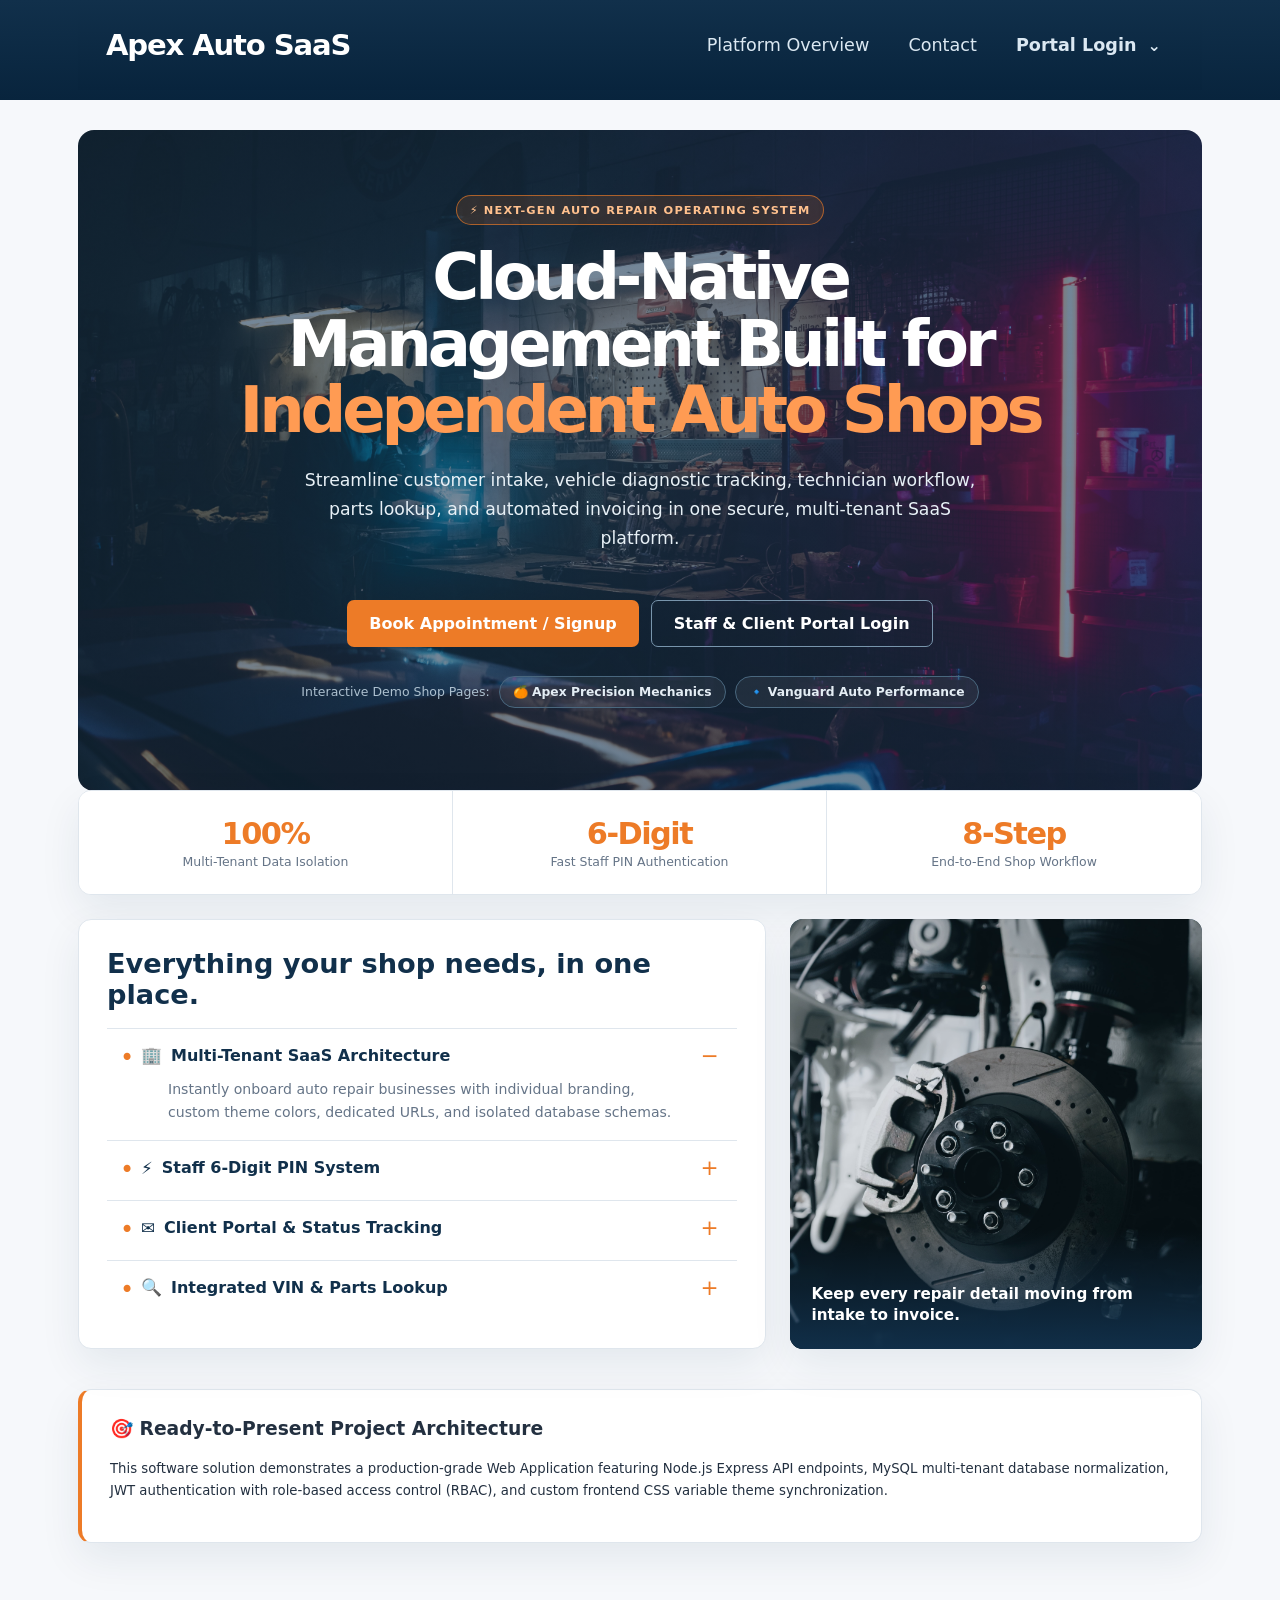
==== index.html @ e0af6798 "ni" ====
<!DOCTYPE html>
<html lang="en">
<head>
  <meta charset="UTF-8">
  <meta name="viewport" content="width=device-width, initial-scale=1.0">
  <title>Apex SaaS | Multi-Tenant Auto Repair Operating System</title>
  <link rel="stylesheet" href="public\styles-reworked.css">
</head>
<body>
  <div class="container">
    
    <div class="header">
      <div class="brand" id="navBrand" onclick="window.location.href='overview.html'"><span id="brandName">Apex Auto SaaS</span></div>
      <div>
        <a class="nav-btn" href="overview.html">Platform Overview</a>
        <a class="nav-btn" href="contact.html">Contact</a>
        <div class="portal-menu">
          <button class="nav-btn portal-menu-toggle" type="button" aria-expanded="false" aria-controls="portalMenu" onclick="togglePortalMenu(event)">Portal Login <span aria-hidden="true">⌄</span></button>
          <div class="portal-menu-options" id="portalMenu" role="menu">
            <button type="button" role="menuitem" onclick="showScreen('loginSection'); closePortalMenu()">Log In</button>
            <button type="button" role="menuitem" onclick="showScreen('registerSection'); closePortalMenu()">Sign Up</button>
          </div>
        </div>
      </div>
    </div>

    <!-- 1. REGISTRATION -->
    <div id="registerSection" class="card hidden">
      <h2>Create Customer Account</h2>
      <p style="color: var(--text-muted);">Please confirm your shop location and create an account to schedule service.</p>
      <form onsubmit="handleRegister(event)">
        <label>Selected Auto Repair Shop Location</label>
        <select id="reg_company_id" required>
          <option value="">Loading shop locations...</option>
        </select>
        <div class="grid">
          <div><label>First Name</label><input type="text" id="reg_first_name" required /></div>
          <div><label>Last Name</label><input type="text" id="reg_last_name" required /></div>
          <div><label>Phone Number</label><input type="text" id="reg_phone" required /></div>
        </div>
        <div class="grid">
          <div><label>Email Address (Your Login ID)</label><input type="email" id="reg_email" placeholder="e.g. user@domain.com" required /></div>
          <div><label>Username</label><input type="text" id="reg_username" required /></div>
        </div>
        <div><label>Password</label><input type="password" id="reg_password" required /></div>
        <button type="submit">Register Account</button>
      </form>
    </div>

    <!-- 2. LOGIN PAGE -->
    <div id="loginSection" class="card hidden">
      <h2>Portal Login</h2>
      <p style="color:var(--text-muted);">Staff log in using your 6-Digit PIN. Customers log in using your Email Address & Password.</p>
      <form onsubmit="handleLogin(event)">
        <label>Shop Location</label>
        <select id="login_company_id">
          <option value="">-- Auto-Detect Shop by PIN/Account --</option>
        </select>

        <label style="margin-top:12px;">Customer Email / Username OR Staff 6-Digit PIN</label>
        <input type="text" id="login_input" placeholder="e.g. user@domain.com (Customer) or 111111 (Staff PIN)" required />
        
        <label style="margin-top:12px;">Password (Required for Customer Email Login)</label>
        <input type="password" id="password" placeholder="Password for email/username login" />
        
        <button type="submit">Log In</button>
      </form>
    </div>

    <!-- 3. CUSTOMER DASHBOARD -->
    <div id="customerDashboard" class="card hidden">
      <div style="display:flex; justify-content:space-between; align-items:center; margin-bottom:16px;">
        <div>
          <h2>Customer Portal</h2>
          <small class="shop-title-text" id="clientShopBanner"></small>
        </div>
        <div>
          Welcome, <strong id="clientWelcomeName" style="color:var(--primary);"></strong>!
          <button onclick="logout()" class="nav-btn" style="margin-left:12px;">Logout</button>
        </div>
      </div>

      <div class="portal-tab-bar">
        <div id="tab-view-requests" class="portal-tab active" onclick="switchCustomerTab('view-requests')">📋 View Service Requests & Invoices</div>
        <div id="tab-create-request" class="portal-tab" onclick="switchCustomerTab('create-request')">➕ Create New Service Request</div>
        <div id="tab-contact-us" class="portal-tab" onclick="switchCustomerTab('contact-us')">📞 Contact Us & Support</div>
      </div>

      <div id="customerTab-view-requests">
        <div id="statusBadge" style="margin: 12px 0;"></div>
        <div id="invoiceContainer" class="invoice-box">
          <h3>Active Repair Job & Invoicing Details</h3>
          <div id="invoiceContent">Loading records...</div>
        </div>

        <form onsubmit="handleUpdateCustomerProfile(event)" style="margin-top: 24px;">
          <h3>Update Profile & Vehicle Details</h3>
          <div class="grid">
            <div><label>First Name</label><input type="text" id="cust_first_name" required /></div>
            <div><label>Last Name</label><input type="text" id="cust_last_name" required /></div>
            <div><label>Phone Number</label><input type="text" id="cust_phone" required /></div>
          </div>
          <div class="grid">
            <div><label>Email Address</label><input type="email" id="cust_email" required /></div>
            <div><label>VIN Number (17 Digits)</label><input type="text" id="cust_vin" maxlength="17" required /></div>
          </div>
          <div class="grid">
            <div><label>Vehicle Make</label><input type="text" id="cust_make" required /></div>
            <div><label>Vehicle Model</label><input type="text" id="cust_model" required /></div>
            <div><label>Year</label><input type="number" id="cust_year" required /></div>
          </div>
          <label>Reported Problem / Symptoms</label>
          <textarea id="cust_issue" rows="3" required></textarea>
          
          <button type="submit">Save Updated Profile</button>
        </form>
      </div>

      <div id="customerTab-create-request" class="invoice-box hidden">
        <h3>Submit New Vehicle Repair / Maintenance Request</h3>
        <form onsubmit="handleBookAppointment(event)">
          <div class="grid">
            <div><label>VIN Number (17 Digits)</label><input type="text" id="book_vin" maxlength="17" placeholder="e.g. 1FA6P8CF0H1234567" required /></div>
            <div><label>Vehicle Make</label><input type="text" id="book_make" placeholder="e.g. Ford" required /></div>
            <div><label>Vehicle Model</label><input type="text" id="book_model" placeholder="e.g. Mustang" required /></div>
            <div><label>Year</label><input type="number" id="book_year" placeholder="e.g. 2022" required /></div>
          </div>
          <label>Preferred Appointment Date & Time</label>
          <input type="datetime-local" id="book_datetime" required />
          <label>Describe Vehicle Issue / Symptoms</label>
          <textarea id="book_issue" rows="3" placeholder="Describe symptoms..." required></textarea>
          <button type="submit">Submit Service Request</button>
        </form>
      </div>

      <div id="customerTab-contact-us" class="invoice-box hidden">
        <h3>Contact Shop Support</h3>
        <div class="grid" style="margin-top:20px;">
          <div class="feature-card">
            <h4>📍 Service Location</h4>
            <p id="shopAddressText">100 Industrial Parkway, Mechanics Hub</p>
          </div>
          <div class="feature-card">
            <h4>📞 Phone Support</h4>
            <p>(555) 019-2834</p>
          </div>
        </div>
      </div>
    </div>

    <!-- 4. EMPLOYEE & MANAGER DASHBOARD -->
    <div id="employeeDashboard" class="card hidden">
      <div style="display:flex; justify-content:space-between; align-items:center;">
        <div>
          <h2>Shop Operations Portal</h2>
          <small class="shop-title-text" style="font-size:1.05rem;" id="empShopBanner"></small>
        </div>
        <div>User: <span id="userRoleBadge" class="badge"></span> <button onclick="logout()" class="nav-btn">Logout</button></div>
      </div>

      <div id="managerControlPanel" class="invoice-box hidden" style="margin-bottom:24px;">
        <h3 class="shop-title-text">👑 Manager Dashboard: Staff PIN & Role Manager</h3>
        <p style="color:var(--text-muted); font-size:0.9rem;">Create staff profiles, assign 6-digit login PINs, and update employee roles for this shop.</p>
        
        <form onsubmit="handleCreateEmployee(event)" style="margin-bottom:20px;">
          <h4>Add New Employee Profile</h4>
          <div class="grid">
            <div><label>Employee Name / Username</label><input type="text" id="new_emp_username" placeholder="e.g. john_tech" required /></div>
            <div><label>Employee Email (Optional)</label><input type="email" id="new_emp_email" placeholder="john@apex.com" /></div>
            <div><label>Assign 6-Digit PIN</label><input type="text" id="new_emp_pin" maxlength="6" placeholder="e.g. 654321" required /></div>
            <div>
              <label>Assign Role</label>
              <select id="new_emp_role" required>
                <option value="service_advisor">Service Advisor</option>
                <option value="technician">Technician</option>
                <option value="billing">Billing Clerk</option>
                <option value="manager">Manager</option>
              </select>
            </div>
          </div>
          <button type="submit" style="width:auto; padding:10px 20px;">Create Employee Profile</button>
        </form>

        <h4>Assigned Employee Roster & PIN Codes</h4>
        <table class="staff-table">
          <thead>
            <tr>
              <th>ID</th>
              <th>Username</th>
              <th>Email</th>
              <th>6-Digit PIN Code</th>
              <th>Role</th>
              <th>Action</th>
            </tr>
          </thead>
          <tbody id="employeeRosterBody">
            <tr><td colspan="6">Loading employee records...</td></tr>
          </tbody>
        </table>
      </div>

      <label class="shop-title-text" style="font-size:1rem;">Select Customer (Auto-fills Customer & Vehicle Data)</label>
      <select id="customerSelector" onchange="autoFillCustomerData()">
        <option value="">-- Choose Existing Customer Record --</option>
      </select>

      <label>Active Repair Job ID</label>
      <input type="number" id="activeJobId" value="1" />

      <div class="workflow-bar" style="margin-top:16px;">
        <div id="btn-customer" class="step-card" onclick="showDept('customer')">1. Customer</div>
        <div id="btn-vehicle" class="step-card" onclick="showDept('vehicle')">2. Vehicle</div>
        <div id="btn-appointment" class="step-card" onclick="showDept('appointment')">3. Appointment</div>
        <div id="btn-repair_order" class="step-card" onclick="showDept('repair_order')">4. Repair Order</div>
        <div id="btn-parts_labor" class="step-card" onclick="showDept('parts_labor')">5. Parts + Labor</div>
        <div id="btn-estimate" class="step-card" onclick="showDept('estimate')">6. Estimate</div>
        <div id="btn-repair" class="step-card" onclick="showDept('repair')">7. Repair</div>
        <div id="btn-invoice" class="step-card" onclick="showDept('invoice')">8. Invoice</div>
      </div>

      <form id="deptForm" onsubmit="submitDepartment(event)">
        <h3 id="deptTitle">Department Action</h3>
        <div id="formFields">Select a department above</div>
        <button type="submit">Save Department Record</button>
      </form>
    </div>

  </div>

  <script>
    let activeDept = 'customer';
    let loadedCustomerList = [];
    let currentShop = null;

    const ROLE_MAP = {
      service_advisor: ['customer', 'vehicle', 'appointment', 'repair_order', 'estimate'],
      technician: ['parts_labor', 'repair'],
      billing: ['estimate', 'invoice'],
      manager: ['customer', 'vehicle', 'appointment', 'repair_order', 'parts_labor', 'estimate', 'repair', 'invoice']
    };

    const DEPT_FIELDS = {
      customer: '<input name="first_name" id="field_first_name" placeholder="First Name" required/><input name="last_name" id="field_last_name" placeholder="Last Name" required/><input name="phone" id="field_phone" placeholder="Phone Number" required/>',
      vehicle: '<input name="vin" id="field_vin" maxlength="17" placeholder="Any 17-Digit VIN Number" required/><button type="button" onclick="lookupVinOnline()" style="margin-bottom:8px;">Search / Decode Any VIN Online</button><input name="make" id="field_make" placeholder="Make" required/><input name="model" id="field_model" placeholder="Model" required/><input name="year" id="field_year" type="number" placeholder="Year" required/>',
      appointment: '<input name="scheduled_datetime" type="datetime-local" required/><input name="service_advisor" placeholder="Service Advisor"/>',
      repair_order: '<input name="ro_number" placeholder="RO Number" required/><textarea name="issue_description" placeholder="Issue Description" required></textarea>',
      parts_labor: '<select name="item_type"><option value="Part">Part</option><option value="Labor">Labor</option></select><select id="part_desc_select" onchange="autoFillPartName()"><option value="">-- Choose Common Vehicle Replacement Part --</option><option value="Front Brake Rotors & Pads">Front Brake Rotors & Pads</option><option value="Engine Spark Plugs Set">Engine Spark Plugs Set</option><option value="High Performance Alternator">High Performance Alternator</option><option value="Synthetic Oil Filter">Synthetic Oil Filter</option></select><input name="description" id="part_desc" placeholder="Part Description" required/><button type="button" onclick="checkLivePartsPrice()" style="margin-bottom:8px;">Lookup Price For This Vehicle</button><input name="unit_cost" id="part_cost" type="number" step="0.01" placeholder="Cost ($)" required/>',
      estimate: '<input name="estimated_total" type="number" step="0.01" placeholder="Estimated Total ($)" required/>',
      repair: '<textarea name="work_summary" placeholder="Summary of performed repairs" required></textarea>',
      invoice: '<input name="invoice_number" placeholder="Invoice #" required/><input name="subtotal" type="number" step="0.01" placeholder="Subtotal ($)" required/><input name="total_amount" type="number" step="0.01" placeholder="Total ($)" required/>'
    };

    function applyShopThemeColor(colorHex) {
      if (colorHex) {
        document.documentElement.style.setProperty('--primary', colorHex);
        
        let hoverColor = colorHex;
        if (colorHex === '#3b82f6') hoverColor = '#2563eb';
        if (colorHex === '#f97316') hoverColor = '#ea580c';
        document.documentElement.style.setProperty('--primary-hover', hoverColor);
      }
    }

    async function loadShopLandingContext() {
      const slug = window.location.pathname.replace('/', '').trim();
      if (!slug) return loadCompaniesDropdown();

      const res = await fetch(`/api/companies/${slug}`);
      if (!res.ok) return loadCompaniesDropdown();

      currentShop = await res.json();

      document.getElementById('brandName').textContent = currentShop.company_name;
      document.getElementById('heroTitle').innerHTML = `${currentShop.company_name} <span>Portal</span>`;
      document.getElementById('heroSubtitle').textContent = currentShop.hero_text || currentShop.tagline;

      applyShopThemeColor(currentShop.primary_color);

      await loadCompaniesDropdown();
      if (currentShop) {
        document.getElementById('reg_company_id').value = currentShop.id;
        document.getElementById('login_company_id').value = currentShop.id;
      }
    }

    async function loadCompaniesDropdown() {
      const res = await fetch('/api/companies');
      if (!res.ok) return;
      const companies = await res.json();
      
      const regSelect = document.getElementById('reg_company_id');
      const loginSelect = document.getElementById('login_company_id');
      
      const optionsHtml = companies.map(c => `<option value="${c.id}">${c.company_name}</option>`).join('');
      
      if (regSelect) regSelect.innerHTML = optionsHtml;
      if (loginSelect) loginSelect.innerHTML = '<option value="">-- Auto-Detect Shop by PIN/Account --</option>' + optionsHtml;

      if (currentShop) {
        if (regSelect) regSelect.value = currentShop.id;
        if (loginSelect) loginSelect.value = currentShop.id;
      }
    }

    function showScreen(screenId) {
      closePortalMenu();
      document.getElementById('registerSection').classList.add('hidden');
      document.getElementById('loginSection').classList.add('hidden');
      document.getElementById('customerDashboard').classList.add('hidden');
      document.getElementById('employeeDashboard').classList.add('hidden');
      document.getElementById(screenId).classList.remove('hidden');
    }

    function togglePortalMenu(event) {
      event.stopPropagation();
      const menu = document.getElementById('portalMenu');
      const toggle = document.querySelector('.portal-menu-toggle');
      const isOpen = menu.classList.toggle('open');
      toggle.setAttribute('aria-expanded', String(isOpen));
    }

    function closePortalMenu() {
      const menu = document.getElementById('portalMenu');
      const toggle = document.querySelector('.portal-menu-toggle');
      if (!menu || !toggle) return;
      menu.classList.remove('open');
      toggle.setAttribute('aria-expanded', 'false');
    }

    document.addEventListener('click', closePortalMenu);
    document.addEventListener('keydown', event => {
      if (event.key === 'Escape') closePortalMenu();
    });

    function switchCustomerTab(tabName) {
      document.getElementById('customerTab-view-requests').classList.add('hidden');
      document.getElementById('customerTab-create-request').classList.add('hidden');
      document.getElementById('customerTab-contact-us').classList.add('hidden');

      document.querySelectorAll('.portal-tab').forEach(el => el.classList.remove('active'));

      document.getElementById(`customerTab-${tabName}`).classList.remove('hidden');
      document.getElementById(`tab-${tabName}`).classList.add('active');
    }

    async function handleLogin(e) {
      e.preventDefault();
      const company_id = document.getElementById('login_company_id').value;
      const login_input = document.getElementById('login_input').value;
      const password = document.getElementById('password').value;

      const res = await fetch('/api/login', {
        method: 'POST',
        headers: { 'Content-Type': 'application/json' },
        body: JSON.stringify({ company_id, login_input, password })
      });
      const data = await res.json();
      if (!res.ok) return alert(data.error);

      localStorage.setItem('token', data.token);
      localStorage.setItem('role', data.role);
      localStorage.setItem('username', data.username);
      localStorage.setItem('company_name', data.company_name);
      localStorage.setItem('primary_color', data.primary_color || '#f97316');
      
      renderDashboard();
    }

    async function loadManagerStaffTable() {
      const res = await fetch('/api/manager/employees', {
        headers: { 'Authorization': `Bearer ${localStorage.getItem('token')}` }
      });
      if (!res.ok) return;

      const employees = await res.json();
      const tbody = document.getElementById('employeeRosterBody');
      tbody.innerHTML = employees.map(emp => `
        <tr>
          <td>${emp.id}</td>
          <td><strong>${emp.username}</strong></td>
          <td>${emp.email || 'N/A'}</td>
          <td><input type="text" id="pin_${emp.id}" value="${emp.pin_code || ''}" maxlength="6" style="width:100px; padding:6px;" /></td>
          <td>
            <select id="role_${emp.id}" style="padding:6px;">
              <option value="manager" ${emp.role === 'manager' ? 'selected' : ''}>Manager</option>
              <option value="service_advisor" ${emp.role === 'service_advisor' ? 'selected' : ''}>Service Advisor</option>
              <option value="technician" ${emp.role === 'technician' ? 'selected' : ''}>Technician</option>
              <option value="billing" ${emp.role === 'billing' ? 'selected' : ''}>Billing Clerk</option>
            </select>
          </td>
          <td>
            <button onclick="saveEmployeeChanges(${emp.id})" style="margin:0; padding:6px 12px; font-size:0.8rem;">Save PIN & Role</button>
          </td>
        </tr>
      `).join('');
    }

    async function handleCreateEmployee(e) {
      e.preventDefault();
      const payload = {
        username: document.getElementById('new_emp_username').value,
        email: document.getElementById('new_emp_email').value,
        pin_code: document.getElementById('new_emp_pin').value,
        role: document.getElementById('new_emp_role').value
      };

      const res = await fetch('/api/manager/create-employee', {
        method: 'POST',
        headers: { 
          'Content-Type': 'application/json',
          'Authorization': `Bearer ${localStorage.getItem('token')}`
        },
        body: JSON.stringify(payload)
      });

      const data = await res.json();
      if (res.ok) {
        alert(data.message);
        e.target.reset();
        loadManagerStaffTable();
      } else {
        alert('Error: ' + data.error);
      }
    }

    async function saveEmployeeChanges(empId) {
      const pin_code = document.getElementById(`pin_${empId}`).value;
      const role = document.getElementById(`role_${empId}`).value;

      const res = await fetch('/api/manager/update-employee', {
        method: 'PUT',
        headers: { 
          'Content-Type': 'application/json',
          'Authorization': `Bearer ${localStorage.getItem('token')}`
        },
        body: JSON.stringify({ id: empId, pin_code, role })
      });

      const data = await res.json();
      if (res.ok) {
        alert(data.message);
        loadManagerStaffTable();
      } else {
        alert('Error: ' + data.error);
      }
    }

    async function lookupVinOnline() {
      const vin = document.getElementById('field_vin').value;
      if (!vin || vin.length !== 17) return alert('Enter any valid 17-digit VIN number');

      const res = await fetch(`/api/vehicle/vin-lookup/${vin}`, {
        headers: { 'Authorization': `Bearer ${localStorage.getItem('token')}` }
      });
      const data = await res.json();
      if (res.ok) {
        document.getElementById('field_make').value = data.make;
        document.getElementById('field_model').value = data.model;
        document.getElementById('field_year').value = data.year;
        alert(`Decoded VIN (${data.vin}): ${data.year} ${data.make} ${data.model}`);
      } else {
        alert('VIN Lookup Error: ' + data.error);
      }
    }

    function autoFillPartName() {
      const val = document.getElementById('part_desc_select').value;
      if (val) document.getElementById('part_desc').value = val;
    }

    async function checkLivePartsPrice() {
      const desc = document.getElementById('part_desc').value;
      const jobId = document.getElementById('activeJobId').value;
      if (!desc) return alert('Enter a part description first');

      const res = await fetch(`/api/parts/catalog-lookup?jobId=${jobId}&partName=${encodeURIComponent(desc)}`, {
        headers: { 'Authorization': `Bearer ${localStorage.getItem('token')}` }
      });
      const data = await res.json();
      if (res.ok) {
        document.getElementById('part_cost').value = data.market_price;
        alert(`Online Price for ${data.vehicle}: $${data.market_price}`);
      }
    }

    async function handleRegister(e) {
      e.preventDefault();
      const payload = {
        company_id: document.getElementById('reg_company_id').value,
        first_name: document.getElementById('reg_first_name').value,
        last_name: document.getElementById('reg_last_name').value,
        phone: document.getElementById('reg_phone').value,
        email: document.getElementById('reg_email').value,
        username: document.getElementById('reg_username').value,
        password: document.getElementById('reg_password').value
      };

      const res = await fetch('/api/register', {
        method: 'POST',
        headers: { 'Content-Type': 'application/json' },
        body: JSON.stringify(payload)
      });

      const data = await res.json();
      if (res.ok) {
        alert(data.message);
        showScreen('loginSection');
      } else {
        alert('Error: ' + data.error);
      }
    }

    async function handleBookAppointment(e) {
      e.preventDefault();
      const vin = document.getElementById('book_vin').value;
      if (vin.length !== 17) return alert('VIN must be exactly 17 digits');

      const payload = {
        vin: vin,
        make: document.getElementById('book_make').value,
        model: document.getElementById('book_model').value,
        year: document.getElementById('book_year').value,
        scheduled_datetime: document.getElementById('book_datetime').value,
        issue_description: document.getElementById('book_issue').value
      };

      const res = await fetch('/api/customer/request-appointment', {
        method: 'POST',
        headers: { 
          'Content-Type': 'application/json',
          'Authorization': `Bearer ${localStorage.getItem('token')}`
        },
        body: JSON.stringify(payload)
      });

      const data = await res.json();
      if (res.ok) {
        alert(data.message);
        switchCustomerTab('view-requests');
        loadCustomerProfile();
      } else {
        alert('Error: ' + data.error);
      }
    }

    async function loadCustomerProfile() {
      const res = await fetch('/api/customer/my-repair', {
        headers: { 'Authorization': `Bearer ${localStorage.getItem('token')}` }
      });
      const data = await res.json();
      
      document.getElementById('clientShopBanner').textContent = `Shop: ${localStorage.getItem('company_name') || ''}`;
      document.getElementById('clientWelcomeName').textContent = data.customer.first_name ? `${data.customer.first_name} ${data.customer.last_name}` : localStorage.getItem('username');
      document.getElementById('statusBadge').innerHTML = `Current Service Status: <span class="badge">${data.status}</span>`;
      document.getElementById('cust_first_name').value = data.customer.first_name || '';
      document.getElementById('cust_last_name').value = data.customer.last_name || '';
      document.getElementById('cust_phone').value = data.customer.phone || '';
      document.getElementById('cust_email').value = data.customer.email || '';
      document.getElementById('cust_vin').value = data.vehicle.vin || '';
      document.getElementById('cust_make').value = data.vehicle.make || '';
      document.getElementById('cust_model').value = data.vehicle.model || '';
      document.getElementById('cust_year').value = data.vehicle.year || '';
      document.getElementById('cust_issue').value = data.repairOrder.issue_description || '';

      let apptText = data.appointment.scheduled_datetime ? new Date(data.appointment.scheduled_datetime).toLocaleString() : 'No appointment scheduled yet.';

      if (data.invoice) {
        document.getElementById('invoiceContent').innerHTML = `
          <p><strong>Scheduled Appointment:</strong> ${apptText}</p>
          <p><strong>Invoice Number:</strong> ${data.invoice.invoice_number}</p>
          <p><strong>Work Summary:</strong> ${data.repairExec.work_summary || 'Service in progress.'}</p>
          <div style="margin-top:16px; font-size:1.1rem;">
            <strong>Total Due:</strong> <span style="color:var(--primary); font-weight:bold;">$${parseFloat(data.invoice.total_amount).toFixed(2)}</span>
            <span class="badge" style="margin-left:10px;">${data.invoice.payment_status || 'Unpaid'}</span>
          </div>
        `;
      } else {
        document.getElementById('invoiceContent').innerHTML = `
          <p><strong>Scheduled Appointment:</strong> ${apptText}</p>
          <p style="color:var(--text-muted);">No invoice generated yet.</p>
        `;
      }
    }

    async function handleUpdateCustomerProfile(e) {
      e.preventDefault();
      const vin = document.getElementById('cust_vin').value;
      if (vin.length !== 17) return alert('VIN must be exactly 17 digits');

      const payload = {
        first_name: document.getElementById('cust_first_name').value,
        last_name: document.getElementById('cust_last_name').value,
        phone: document.getElementById('cust_phone').value,
        email: document.getElementById('cust_email').value,
        vin: vin,
        make: document.getElementById('cust_make').value,
        model: document.getElementById('cust_model').value,
        year: document.getElementById('cust_year').value,
        issue_description: document.getElementById('cust_issue').value
      };

      const res = await fetch('/api/customer/update-profile', {
        method: 'PUT',
        headers: { 
          'Content-Type': 'application/json',
          'Authorization': `Bearer ${localStorage.getItem('token')}`
        },
        body: JSON.stringify(payload)
      });

      const data = await res.json();
      if (res.ok) {
        alert(data.message);
      } else {
        alert('Error: ' + data.error);
      }
    }

    async function fetchCustomerList() {
      const res = await fetch('/api/customers/list', {
        headers: { 'Authorization': `Bearer ${localStorage.getItem('token')}` }
      });
      if (!res.ok) return;
      
      loadedCustomerList = await res.json();
      const select = document.getElementById('customerSelector');
      select.innerHTML = '<option value="">-- Choose Existing Customer Record --</option>' + 
        loadedCustomerList.map(c => `<option value="${c.repair_job_id}">Job #${c.repair_job_id} - ${c.first_name} ${c.last_name} (${c.year || ''} ${c.make || ''} ${c.model || ''})</option>`).join('');
    }

    function autoFillCustomerData() {
      const jobId = document.getElementById('customerSelector').value;
      if (!jobId) return;

      document.getElementById('activeJobId').value = jobId;
      const customer = loadedCustomerList.find(c => c.repair_job_id == jobId);
      if (!customer) return;

      if (activeDept === 'customer') {
        if (document.getElementById('field_first_name')) document.getElementById('field_first_name').value = customer.first_name || '';
        if (document.getElementById('field_last_name')) document.getElementById('field_last_name').value = customer.last_name || '';
        if (document.getElementById('field_phone')) document.getElementById('field_phone').value = customer.phone || '';
      } else if (activeDept === 'vehicle') {
        if (document.getElementById('field_vin')) document.getElementById('field_vin').value = customer.vin || '';
        if (document.getElementById('field_make')) document.getElementById('field_make').value = customer.make || '';
        if (document.getElementById('field_model')) document.getElementById('field_model').value = customer.model || '';
        if (document.getElementById('field_year')) document.getElementById('field_year').value = customer.year || '';
      }
    }

    function applyRolePermissions(role) {
      const allowedDepts = ROLE_MAP[role] || [];
      const allDepts = ['customer', 'vehicle', 'appointment', 'repair_order', 'parts_labor', 'estimate', 'repair', 'invoice'];

      allDepts.forEach(dept => {
        const btn = document.getElementById(`btn-${dept}`);
        if (btn) {
          if (allowedDepts.includes(dept)) {
            btn.classList.remove('hidden');
          } else {
            btn.classList.add('hidden');
          }
        }
      });

      if (allowedDepts.length > 0) {
        showDept(allowedDepts[0]);
      }
    }

    function renderDashboard() {
      const token = localStorage.getItem('token');
      const role = localStorage.getItem('role');
      const primaryColor = localStorage.getItem('primary_color');

      if (primaryColor) {
        applyShopThemeColor(primaryColor);
      }

      if (!token) {
        const requestedScreen = new URLSearchParams(window.location.search).get('screen');
        if (requestedScreen === 'loginSection' || requestedScreen === 'registerSection') {
          showScreen(requestedScreen);
          loadCompaniesDropdown();
        } else {
          window.location.href = 'overview.html';
        }
        return;
      }

      if (role === 'customer') {
        showScreen('customerDashboard');
        switchCustomerTab('view-requests');
        loadCustomerProfile();
      } else {
        showScreen('employeeDashboard');
        document.getElementById('empShopBanner').textContent = `Shop: ${localStorage.getItem('company_name') || ''}`;
        document.getElementById('userRoleBadge').textContent = `${localStorage.getItem('username')} (${role})`;
        
        if (role === 'manager') {
          document.getElementById('managerControlPanel').classList.remove('hidden');
          loadManagerStaffTable();
        } else {
          document.getElementById('managerControlPanel').classList.add('hidden');
        }

        fetchCustomerList();
        applyRolePermissions(role);
      }
    }

    function showDept(dept) {
      activeDept = dept;
      document.querySelectorAll('.step-card').forEach(el => el.classList.remove('active'));
      const activeBtn = document.getElementById(`btn-${dept}`);
      if (activeBtn) activeBtn.classList.add('active');

      document.getElementById('deptTitle').textContent = `Department: ${dept.replace('_', ' ').toUpperCase()}`;
      document.getElementById('formFields').innerHTML = DEPT_FIELDS[dept] || '';
      autoFillCustomerData();
    }

    async function submitDepartment(e) {
      e.preventDefault();
      const jobId = document.getElementById('activeJobId').value;
      const formData = new FormData(e.target);
      const payload = { repair_job_id: jobId };
      formData.forEach((val, key) => payload[key] = val);

      const res = await fetch(`/api/department/${activeDept}`, {
        method: 'POST',
        headers: { 
          'Content-Type': 'application/json',
          'Authorization': `Bearer ${localStorage.getItem('token')}`
        },
        body: JSON.stringify(payload)
      });

      const data = await res.json();
      if (res.ok) {
        alert('Record saved!');
        e.target.reset();
        fetchCustomerList();
        showDept(activeDept);
      } else {
        alert('Access Denied: ' + data.error);
      }
    }

    function logout() {
      localStorage.clear();
      renderDashboard();
    }

    renderDashboard();
  </script>
</body>
</html>
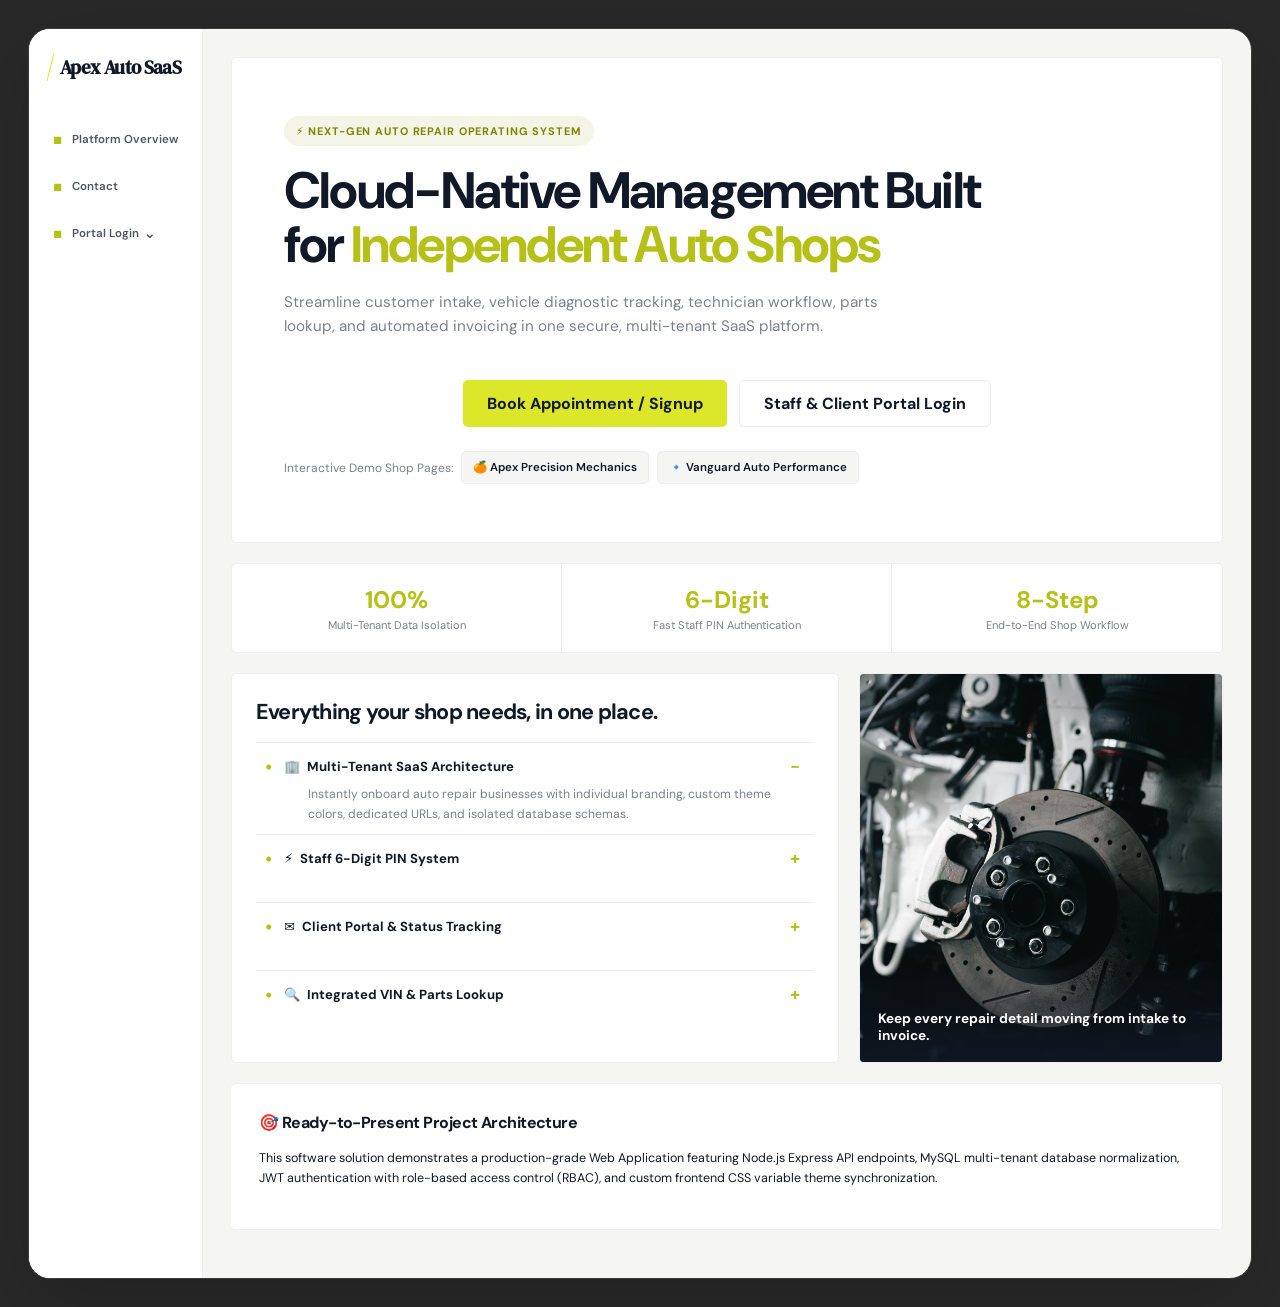
==== commit 8472f7e3: "reworked customer portal" ====
--- a/index.html
+++ b/index.html
@@ -31,7 +31,8 @@
       <form onsubmit="handleRegister(event)">
         <label>Selected Auto Repair Shop Location</label>
         <select id="reg_company_id" required>
-          <option value="">Loading shop locations...</option>
+          <option value="1">Apex Precision Mechanics</option>
+          <option value="2">Vanguard Auto Performance</option>
         </select>
         <div class="grid">
           <div><label>First Name</label><input type="text" id="reg_first_name" required /></div>
@@ -55,6 +56,8 @@
         <label>Shop Location</label>
         <select id="login_company_id">
           <option value="">-- Auto-Detect Shop by PIN/Account --</option>
+          <option value="1">Apex Precision Mechanics</option>
+          <option value="2">Vanguard Auto Performance</option>
         </select>
 
         <label style="margin-top:12px;">Customer Email / Username OR Staff 6-Digit PIN</label>
@@ -284,21 +287,25 @@
     }
 
     async function loadCompaniesDropdown() {
-      const res = await fetch('/api/companies');
-      if (!res.ok) return;
-      const companies = await res.json();
+      try {
+        const res = await fetch('/api/companies');
+        if (!res.ok) return;
+        const companies = await res.json();
       
-      const regSelect = document.getElementById('reg_company_id');
-      const loginSelect = document.getElementById('login_company_id');
+        const regSelect = document.getElementById('reg_company_id');
+        const loginSelect = document.getElementById('login_company_id');
       
-      const optionsHtml = companies.map(c => `<option value="${c.id}">${c.company_name}</option>`).join('');
+        const optionsHtml = companies.map(c => `<option value="${c.id}">${c.company_name}</option>`).join('');
       
-      if (regSelect) regSelect.innerHTML = optionsHtml;
-      if (loginSelect) loginSelect.innerHTML = '<option value="">-- Auto-Detect Shop by PIN/Account --</option>' + optionsHtml;
-
-      if (currentShop) {
-        if (regSelect) regSelect.value = currentShop.id;
-        if (loginSelect) loginSelect.value = currentShop.id;
+        if (regSelect) regSelect.innerHTML = optionsHtml;
+        if (loginSelect) loginSelect.innerHTML = '<option value="">-- Auto-Detect Shop by PIN/Account --</option>' + optionsHtml;
+
+        if (currentShop) {
+          if (regSelect) regSelect.value = currentShop.id;
+          if (loginSelect) loginSelect.value = currentShop.id;
+        }
+      } catch (error) {
+        console.warn('Shop locations could not be loaded; using demo shop options.', error);
       }
     }
 
@@ -349,13 +356,28 @@
       const login_input = document.getElementById('login_input').value;
       const password = document.getElementById('password').value;
 
-      const res = await fetch('/api/login', {
-        method: 'POST',
-        headers: { 'Content-Type': 'application/json' },
-        body: JSON.stringify({ company_id, login_input, password })
-      });
-      const data = await res.json();
-      if (!res.ok) return alert(data.error);
+      let data;
+      try {
+        const res = await fetch('/api/login', {
+          method: 'POST',
+          headers: { 'Content-Type': 'application/json' },
+          body: JSON.stringify({ company_id, login_input, password })
+        });
+        data = await res.json();
+        if (!res.ok) return alert(data.error);
+      } catch (error) {
+        if (login_input !== 'client@example.com' || password !== 'pass123') {
+          return alert('The login service is unavailable. Use the demo customer credentials or start the Express server.');
+        }
+        data = {
+          token: 'static-demo-token',
+          role: 'customer',
+          username: 'client',
+          company_name: company_id === '2' ? 'Vanguard Auto Performance' : 'Apex Precision Mechanics',
+          primary_color: '#dce72a'
+        };
+        localStorage.setItem('demo_mode', 'true');
+      }
 
       localStorage.setItem('token', data.token);
       localStorage.setItem('role', data.role);
@@ -689,9 +711,7 @@
       }
 
       if (role === 'customer') {
-        showScreen('customerDashboard');
-        switchCustomerTab('view-requests');
-        loadCustomerProfile();
+        window.location.href = 'customer.html';
       } else {
         showScreen('employeeDashboard');
         document.getElementById('empShopBanner').textContent = `Shop: ${localStorage.getItem('company_name') || ''}`;
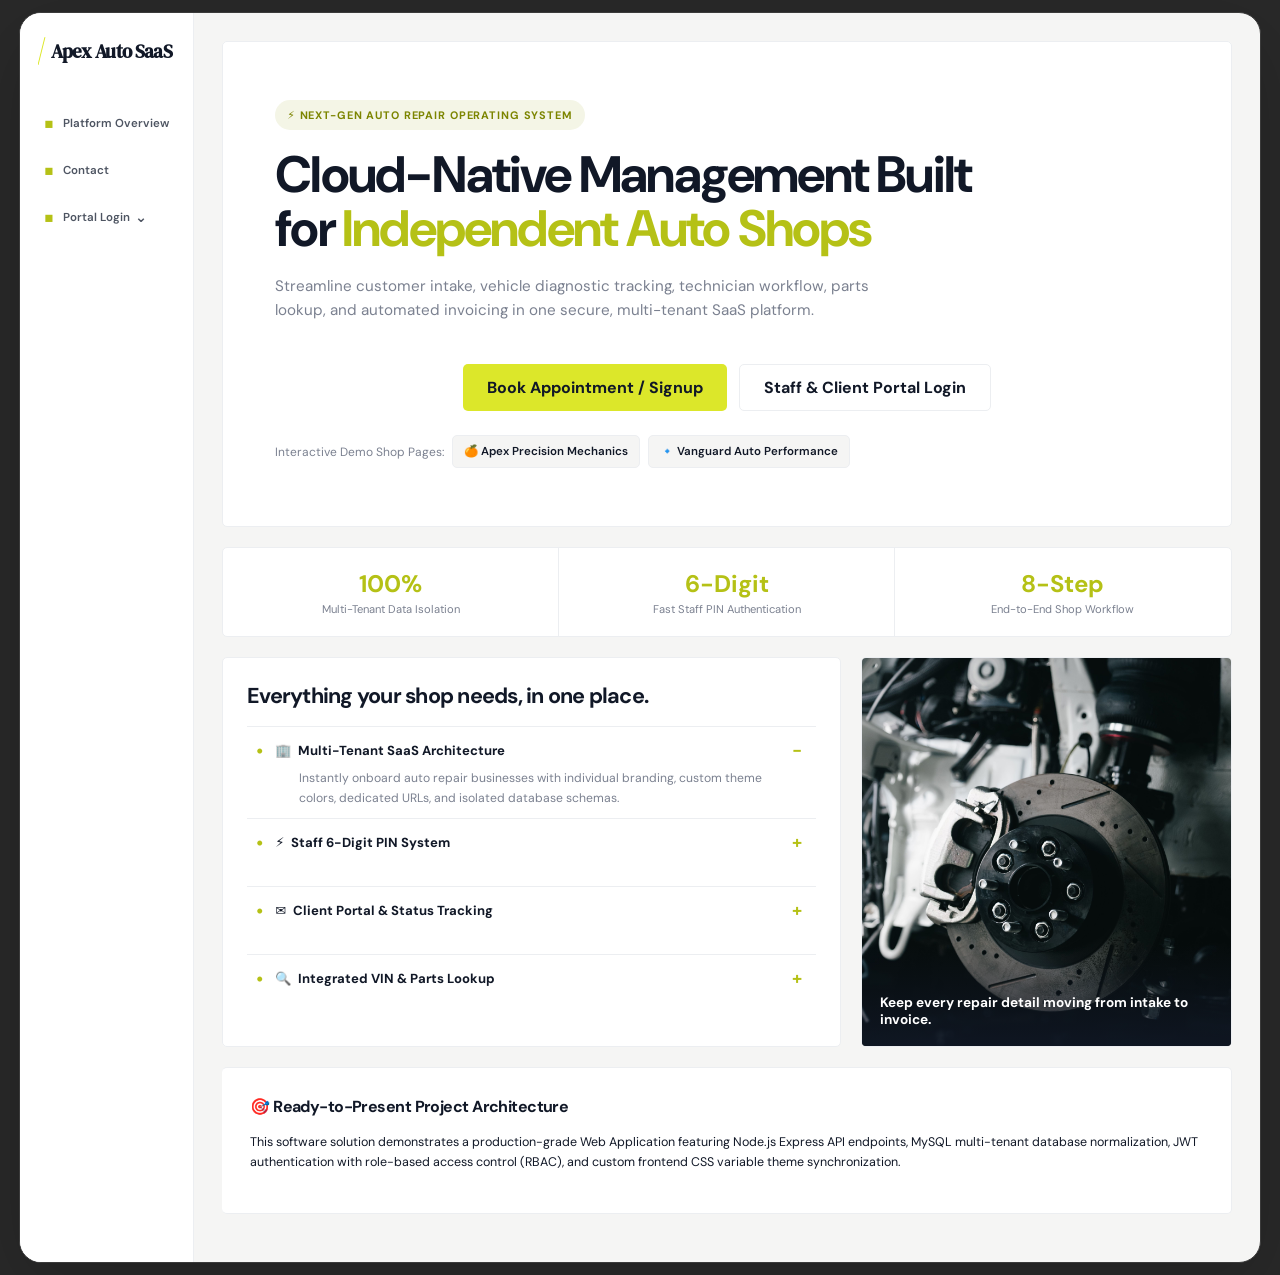
==== commit ef16aa7b: "9/18 update -updated employee page" ====
--- a/index.html
+++ b/index.html
@@ -4,7 +4,7 @@
   <meta charset="UTF-8">
   <meta name="viewport" content="width=device-width, initial-scale=1.0">
   <title>Apex SaaS | Multi-Tenant Auto Repair Operating System</title>
-  <link rel="stylesheet" href="public\styles-reworked.css">
+  <link rel="stylesheet" href="public/styles-reworked.css">
 </head>
 <body>
   <div class="container">
@@ -151,83 +151,6 @@
       </div>
     </div>
 
-    <!-- 4. EMPLOYEE & MANAGER DASHBOARD -->
-    <div id="employeeDashboard" class="card hidden">
-      <div style="display:flex; justify-content:space-between; align-items:center;">
-        <div>
-          <h2>Shop Operations Portal</h2>
-          <small class="shop-title-text" style="font-size:1.05rem;" id="empShopBanner"></small>
-        </div>
-        <div>User: <span id="userRoleBadge" class="badge"></span> <button onclick="logout()" class="nav-btn">Logout</button></div>
-      </div>
-
-      <div id="managerControlPanel" class="invoice-box hidden" style="margin-bottom:24px;">
-        <h3 class="shop-title-text">👑 Manager Dashboard: Staff PIN & Role Manager</h3>
-        <p style="color:var(--text-muted); font-size:0.9rem;">Create staff profiles, assign 6-digit login PINs, and update employee roles for this shop.</p>
-        
-        <form onsubmit="handleCreateEmployee(event)" style="margin-bottom:20px;">
-          <h4>Add New Employee Profile</h4>
-          <div class="grid">
-            <div><label>Employee Name / Username</label><input type="text" id="new_emp_username" placeholder="e.g. john_tech" required /></div>
-            <div><label>Employee Email (Optional)</label><input type="email" id="new_emp_email" placeholder="john@apex.com" /></div>
-            <div><label>Assign 6-Digit PIN</label><input type="text" id="new_emp_pin" maxlength="6" placeholder="e.g. 654321" required /></div>
-            <div>
-              <label>Assign Role</label>
-              <select id="new_emp_role" required>
-                <option value="service_advisor">Service Advisor</option>
-                <option value="technician">Technician</option>
-                <option value="billing">Billing Clerk</option>
-                <option value="manager">Manager</option>
-              </select>
-            </div>
-          </div>
-          <button type="submit" style="width:auto; padding:10px 20px;">Create Employee Profile</button>
-        </form>
-
-        <h4>Assigned Employee Roster & PIN Codes</h4>
-        <table class="staff-table">
-          <thead>
-            <tr>
-              <th>ID</th>
-              <th>Username</th>
-              <th>Email</th>
-              <th>6-Digit PIN Code</th>
-              <th>Role</th>
-              <th>Action</th>
-            </tr>
-          </thead>
-          <tbody id="employeeRosterBody">
-            <tr><td colspan="6">Loading employee records...</td></tr>
-          </tbody>
-        </table>
-      </div>
-
-      <label class="shop-title-text" style="font-size:1rem;">Select Customer (Auto-fills Customer & Vehicle Data)</label>
-      <select id="customerSelector" onchange="autoFillCustomerData()">
-        <option value="">-- Choose Existing Customer Record --</option>
-      </select>
-
-      <label>Active Repair Job ID</label>
-      <input type="number" id="activeJobId" value="1" />
-
-      <div class="workflow-bar" style="margin-top:16px;">
-        <div id="btn-customer" class="step-card" onclick="showDept('customer')">1. Customer</div>
-        <div id="btn-vehicle" class="step-card" onclick="showDept('vehicle')">2. Vehicle</div>
-        <div id="btn-appointment" class="step-card" onclick="showDept('appointment')">3. Appointment</div>
-        <div id="btn-repair_order" class="step-card" onclick="showDept('repair_order')">4. Repair Order</div>
-        <div id="btn-parts_labor" class="step-card" onclick="showDept('parts_labor')">5. Parts + Labor</div>
-        <div id="btn-estimate" class="step-card" onclick="showDept('estimate')">6. Estimate</div>
-        <div id="btn-repair" class="step-card" onclick="showDept('repair')">7. Repair</div>
-        <div id="btn-invoice" class="step-card" onclick="showDept('invoice')">8. Invoice</div>
-      </div>
-
-      <form id="deptForm" onsubmit="submitDepartment(event)">
-        <h3 id="deptTitle">Department Action</h3>
-        <div id="formFields">Select a department above</div>
-        <button type="submit">Save Department Record</button>
-      </form>
-    </div>
-
   </div>
 
   <script>
@@ -311,11 +234,12 @@
 
     function showScreen(screenId) {
       closePortalMenu();
-      document.getElementById('registerSection').classList.add('hidden');
-      document.getElementById('loginSection').classList.add('hidden');
-      document.getElementById('customerDashboard').classList.add('hidden');
-      document.getElementById('employeeDashboard').classList.add('hidden');
-      document.getElementById(screenId).classList.remove('hidden');
+      ['registerSection', 'loginSection', 'customerDashboard', 'employeeDashboard'].forEach(id => {
+        const screen = document.getElementById(id);
+        if (screen) screen.classList.add('hidden');
+      });
+      const requestedScreen = document.getElementById(screenId);
+      if (requestedScreen) requestedScreen.classList.remove('hidden');
     }
 
     function togglePortalMenu(event) {
@@ -355,6 +279,13 @@
       const company_id = document.getElementById('login_company_id').value;
       const login_input = document.getElementById('login_input').value;
       const password = document.getElementById('password').value;
+      const demoStaff = {
+        '111111': { username: 'manager', role: 'manager', company_name: 'Apex Precision Mechanics', primary_color: '#f97316' },
+        '222222': { username: 'advisor', role: 'service_advisor', company_name: 'Apex Precision Mechanics', primary_color: '#f97316' },
+        '333333': { username: 'tech', role: 'technician', company_name: 'Apex Precision Mechanics', primary_color: '#f97316' },
+        '444444': { username: 'billing', role: 'billing', company_name: 'Apex Precision Mechanics', primary_color: '#f97316' },
+        '999999': { username: 'vanguard_mgr', role: 'manager', company_name: 'Vanguard Auto Performance', primary_color: '#3b82f6' }
+      };
 
       let data;
       try {
@@ -364,18 +295,18 @@
           body: JSON.stringify({ company_id, login_input, password })
         });
         data = await res.json();
-        if (!res.ok) return alert(data.error);
+        if (!res.ok) {
+          if (!demoStaff[login_input]) return alert(data.error);
+          data = { token: 'static-demo-token', ...demoStaff[login_input] };
+          localStorage.setItem('demo_mode', 'true');
+        }
       } catch (error) {
-        if (login_input !== 'client@example.com' || password !== 'pass123') {
+        if (login_input !== 'client@example.com' && !demoStaff[login_input]) {
           return alert('The login service is unavailable. Use the demo customer credentials or start the Express server.');
         }
-        data = {
-          token: 'static-demo-token',
-          role: 'customer',
-          username: 'client',
-          company_name: company_id === '2' ? 'Vanguard Auto Performance' : 'Apex Precision Mechanics',
-          primary_color: '#dce72a'
-        };
+        data = demoStaff[login_input]
+          ? { token: 'static-demo-token', ...demoStaff[login_input] }
+          : { token: 'static-demo-token', role: 'customer', username: 'client', company_name: company_id === '2' ? 'Vanguard Auto Performance' : 'Apex Precision Mechanics', primary_color: '#dce72a' };
         localStorage.setItem('demo_mode', 'true');
       }
 
@@ -713,19 +644,7 @@
       if (role === 'customer') {
         window.location.href = 'customer.html';
       } else {
-        showScreen('employeeDashboard');
-        document.getElementById('empShopBanner').textContent = `Shop: ${localStorage.getItem('company_name') || ''}`;
-        document.getElementById('userRoleBadge').textContent = `${localStorage.getItem('username')} (${role})`;
-        
-        if (role === 'manager') {
-          document.getElementById('managerControlPanel').classList.remove('hidden');
-          loadManagerStaffTable();
-        } else {
-          document.getElementById('managerControlPanel').classList.add('hidden');
-        }
-
-        fetchCustomerList();
-        applyRolePermissions(role);
+        window.location.href = 'employee.html';
       }
     }
 
--- a/public/styles-reworked.css
+++ b/public/styles-reworked.css
@@ -0,0 +1,212 @@
+@import url('https://fonts.googleapis.com/css2?family=DM+Sans:wght@400;500;600;700&family=DM+Serif+Text&display=swap');
+
+:root {
+  --ink: #111827;
+  --muted: #7b8190;
+  --line: #eceef1;
+  --surface: #fff;
+  --page: #292929;
+  --workspace: #f5f5f4;
+  --accent: #dce72a;
+  --accent-dark: #b5c116;
+  --navy: #111827;
+  --navy-soft: #f0f1f2;
+  --orange: var(--accent);
+  --orange-dark: var(--accent-dark);
+  --blue: #9aa3b2;
+  --shadow: 0 18px 40px rgba(19, 24, 33, .08);
+}
+
+* { box-sizing: border-box; }
+html { background: var(--page); scroll-behavior: smooth; }
+body { background: var(--page); color: var(--ink); font-family: "DM Sans", ui-sans-serif, system-ui, sans-serif; margin: 0; min-height: 100vh; padding: min(1.5vw, .125in) min(1.5vw, .5in); }
+body::before { display: none; }
+
+.container { background: var(--workspace); border: 1px solid #3b3b3b; border-radius: 22px; box-shadow: 0 24px 80px rgba(0,0,0,.18); display: grid; grid-template-columns: 174px minmax(0, 1fr); margin: 0 auto; max-width: 1440px; min-height: calc(100vh - (2 * min(1.5vw, .125in))); overflow: hidden; padding: 0; width: 100%; }
+.container > *:not(.header) { grid-column: 2; min-width: 0; }
+
+.header { align-items: stretch; background: var(--surface); border-right: 1px solid var(--line); display: flex; flex-direction: column; grid-column: 1; grid-row: 1 / -1; justify-content: flex-start; min-height: 100%; padding: 24px 14px; }
+.customer-shell-header { background-position: center; background-size: cover; border-right-color: rgba(255,255,255,.16); }
+.shop-logo-control { margin: 0 7px 18px; text-align: center; }
+.shop-logo-control label { color: rgba(255,255,255,.8); cursor: pointer; display: block; font-size: .63rem; margin: 0; }
+.shop-logo-control label:hover { color: #fff; }
+.shop-logo-control input { display: none; }
+.shop-logo-control .theme-color-picker { background: rgba(255,255,255,.92); border: 1px solid rgba(255,255,255,.65); color: var(--ink); cursor: pointer; display: block; font-size: .65rem; height: 28px; margin: 7px auto 0; padding: 3px 5px; width: 100%; }
+.customer-shell-header .brand { color: #fff; }
+.customer-shell-header .brand span { color: #fff; }
+.customer-shell-header .brand::before { background: repeating-linear-gradient(78deg, var(--accent) 0 14px, transparent 14px 20px); }
+.brand { align-items: center; color: var(--ink); cursor: pointer; display: flex; font-family: "DM Serif Text", Georgia, serif; font-size: 1.16rem; font-weight: 600; gap: 9px; letter-spacing: -.035em; margin: 0 7px 38px; white-space: nowrap; }
+.brand::before { background: repeating-linear-gradient(78deg, var(--accent) 0 14px, transparent 14px 20px); border-radius: 6px; content: ""; display: block; height: 28px; transform: skew(-14deg); width: 48px; }
+.brand span { color: var(--ink); }
+.brand:first-letter { color: var(--ink); }
+.header > div:last-child { display: grid; gap: 7px; width: 100%; }
+.customer-nav { display: grid; gap: 7px; width: 100%; }
+.customer-nav .portal-tab { margin: 0; text-align: left; width: 100%; }
+.customer-nav .nav-btn { margin-top: 12px; }
+.settings-page .shop-logo-control { max-width: 420px; }
+.settings-page .shop-logo-control label { color: #5c6370; margin-top: 16px; text-align: left; }
+.settings-page .shop-logo-control label:first-child { margin-top: 0; }
+.settings-page .theme-color-picker { margin-left: 0; }
+.customer-shell-header .portal-tab { background: rgba(255,255,255,.12); border-color: rgba(255,255,255,.2); color: #fff; }
+.customer-shell-header .portal-tab.active { background: var(--accent); border-color: var(--accent); color: var(--ink); }
+.customer-shell-header .nav-btn { color: #fff; }
+.customer-shell-header .nav-btn:hover { background: rgba(255,255,255,.16); color: #fff; }
+.nav-btn { align-items: center; background: transparent; border: 0; border-radius: 9px; color: #4e5562; cursor: pointer; display: flex; font-size: .72rem; font-weight: 600; justify-content: flex-start; margin: 0; padding: 11px 10px; text-decoration: none; width: 100%; }
+.nav-btn::before { color: var(--accent-dark); content: "▪"; font-size: .9rem; margin-right: 9px; }
+.nav-btn:hover { background: #f4f5f5; color: var(--ink); }
+.nav-btn.nav-login { background: var(--accent); color: var(--ink); }
+.portal-menu { display: block; position: relative; }
+.portal-menu-toggle span { display: inline-block; font-size: .9rem; margin-left: 5px; transition: transform .2s; }
+.portal-menu-toggle[aria-expanded="true"] span { transform: rotate(180deg); }
+.portal-menu-options { background: var(--surface); border: 1px solid var(--line); border-radius: 9px; box-shadow: var(--shadow); display: none; left: calc(100% + 8px); min-width: 150px; padding: 6px; position: absolute; top: 0; z-index: 10; }
+.portal-menu-options.open { display: grid; gap: 3px; }
+.portal-menu-options button { background: transparent; border: 0; border-radius: 6px; color: var(--ink); cursor: pointer; font-size: .8rem; font-weight: 600; margin: 0; padding: 10px 12px; text-align: left; width: 100%; }
+.portal-menu-options button:hover { background: var(--navy-soft); color: var(--ink); transform: none; }
+
+main, #landingSection, #registerSection, #loginSection, #customerDashboard, #employeeDashboard { padding: 28px; }
+.card, .panel, .contact-form, .overview-features, .overview-feature-image, .feature-card { background: var(--surface); border: 1px solid var(--line); border-radius: 5px; box-shadow: none; }
+.card { margin: 0 0 20px; padding: 28px; }
+.panel { margin: 0 0 20px; padding: 24px; }
+.card h2, .card h3, .panel h2, .panel h3 { color: var(--ink); }
+h1, h2, h3, h4 { letter-spacing: -.035em; }
+h1 { font-size: clamp(2rem, 4vw, 3.6rem); }
+h2 { font-size: 1.35rem; }
+h3 { font-size: 1rem; }
+p { color: var(--muted); line-height: 1.6; }
+.hidden { display: none !important; }
+
+.hero { background: var(--surface); border: 1px solid var(--line); border-radius: 5px; margin: 0 0 20px; min-height: 370px; padding: 58px 52px; text-align: left; }
+.marketing-pill { background: #f4f5e6; border: 0; border-radius: 99px; color: #7c8500; display: inline-block; font-size: .68rem; font-weight: 700; letter-spacing: .08em; margin-bottom: 18px; padding: 8px 12px; text-transform: uppercase; }
+.hero h1 { color: var(--ink); line-height: 1.05; margin: 0 0 18px; max-width: 700px; }
+.hero h1 span { color: var(--accent-dark); }
+.hero p { color: var(--muted); font-size: .95rem; margin: 0 0 26px; max-width: 620px; }
+.hero button, button { background: var(--accent); border: 0; border-radius: 5px; color: var(--ink); cursor: pointer; font-weight: 700; margin-top: 16px; padding: 12px 18px; transition: background .2s, transform .2s; }
+.hero button:hover, button:hover { background: var(--accent-dark); transform: translateY(-1px); }
+.hero button[style*="transparent"] { background: var(--surface); border: 1px solid var(--line) !important; }
+.shop-switcher { align-items: center; display: flex; flex-wrap: wrap; gap: 8px; margin-top: 24px; }
+.shop-switcher > span { color: var(--muted) !important; font-size: .75rem !important; }
+.shop-chip { background: var(--workspace); border: 1px solid var(--line); border-radius: 5px; color: var(--ink); font-size: .72rem; font-weight: 600; padding: 8px 11px; text-decoration: none; }
+.shop-chip:hover { border-color: var(--accent); }
+
+.marketing-stat-grid { background: var(--surface); border: 1px solid var(--line); border-radius: 5px; display: grid; grid-template-columns: repeat(3, 1fr); margin: 0 0 20px; overflow: hidden; }
+.stat-box { border-right: 1px solid var(--line); padding: 20px 14px; text-align: center; }
+.stat-box:last-child { border-right: 0; }
+.stat-number { color: var(--accent-dark); font-size: 1.5rem; font-weight: 700; }
+.stat-label { color: var(--muted); font-size: .7rem; margin-top: 3px; }
+.grid { display: grid; gap: 14px; grid-template-columns: repeat(4, 1fr); }
+.feature-card { padding: 18px; }
+.feature-card h3 { font-size: .86rem; margin: 0 0 8px; }
+.feature-card h3:first-letter { color: var(--accent-dark); }
+.feature-card p, .card p { font-size: .78rem; margin: 0; }
+.overview-feature-row { align-items: stretch; display: grid; gap: 20px; grid-template-columns: minmax(0, 1.25fr) minmax(260px, .75fr); margin-bottom: 20px; }
+.overview-features { display: flex; flex-direction: column; height: 390px; margin: 0; overflow: hidden; padding: 24px; }
+.overview-features h2 { font-size: 1.35rem; margin: 0 0 16px; }
+.overview-feature-image { height: 390px; margin: 0; overflow: hidden; position: relative; }
+.overview-feature-image img { display: block; height: 100%; object-fit: cover; width: 100%; }
+.overview-feature-image figcaption { background: linear-gradient(transparent, rgba(17,24,39,.8)); bottom: 0; color: #fff; font-size: .85rem; font-weight: 700; left: 0; padding: 50px 18px 18px; position: absolute; right: 0; }
+.feature-list { display: flex; flex: 1; flex-direction: column; list-style: none; margin: 0; padding: 0; }
+.feature-list li { border-top: 1px solid var(--line); display: flex; flex: 1; }
+.feature-list li::before { color: var(--accent-dark); content: "•"; font-size: 1.3rem; line-height: 1; position: absolute; transform: translate(9px, 14px); }
+.feature-list details { padding: 12px 14px 10px 28px; width: 100%; }
+.feature-list summary { align-items: center; color: var(--ink); cursor: pointer; display: flex; font-size: .82rem; font-weight: 700; gap: 7px; list-style: none; }
+.feature-list summary::-webkit-details-marker { display: none; }
+.feature-list summary::after { color: var(--accent-dark); content: "+"; font-size: 1.1rem; margin-left: auto; }
+.feature-list details[open] summary::after { content: "−"; }
+.feature-list details p { font-size: .76rem; margin: 8px 20px 0 24px; }
+
+input, select, textarea, button { border-radius: 5px; font: inherit; width: 100%; }
+input, select, textarea { background: #fbfbfb; border: 1px solid #e3e5e8; color: var(--ink); padding: 11px 12px; }
+input:focus, select:focus, textarea:focus { border-color: var(--accent-dark); box-shadow: 0 0 0 3px rgba(220,231,42,.2); outline: 0; }
+textarea { min-height: 100px; resize: vertical; }
+label { color: #5c6370; display: block; font-size: .72rem; font-weight: 700; margin: 12px 0 6px; }
+.dept-form button { max-width: 260px; }
+.contact-page { padding: 42px 28px 28px; }
+.contact-intro { margin: 0 auto 30px; max-width: 700px; text-align: center; }
+.contact-intro h1 { color: var(--ink); font-size: clamp(2rem, 4vw, 3.5rem); margin: 0 0 14px; }
+.contact-intro p { font-size: .9rem; }
+.contact-layout { align-items: start; display: grid; gap: 20px; grid-template-columns: .82fr 1.18fr; margin: 0 auto; max-width: 980px; }
+.contact-details { display: grid; gap: 10px; }
+.contact-detail { align-items: center; background: var(--surface); border: 1px solid var(--line); border-radius: 5px; display: flex; gap: 12px; padding: 15px; }
+.contact-detail strong, .contact-detail a, .contact-detail span:not(.contact-icon) { display: block; font-size: .76rem; }
+.contact-detail strong { color: var(--ink); margin-bottom: 3px; }
+.contact-detail a, .contact-detail span:not(.contact-icon) { color: var(--muted); text-decoration: none; }
+.contact-icon { align-items: center; background: #f3f5d9; border-radius: 5px; color: var(--accent-dark); display: flex; flex: 0 0 32px; height: 32px; justify-content: center; }
+.contact-form { padding: 24px; }
+.contact-form h2 { font-size: 1.3rem; margin: 0 0 18px; }
+.contact-form-grid { display: grid; gap: 14px; grid-template-columns: 1fr 1fr; }
+.form-status { color: var(--accent-dark); font-size: .8rem; font-weight: 700; min-height: 1.3em; }
+
+.portal-tab-bar { border-bottom: 1px solid var(--line); display: flex; flex-wrap: wrap; gap: 7px; margin-bottom: 18px; padding-bottom: 12px; }
+.portal-tab { background: var(--workspace); border: 1px solid var(--line); border-radius: 5px; color: var(--muted); cursor: pointer; font-size: .72rem; font-weight: 700; padding: 9px 12px; }
+.portal-tab.active { background: var(--accent); border-color: var(--accent); color: var(--ink); }
+.invoice-box { background: #fafafa; border: 1px solid var(--line); border-radius: 5px; margin-top: 18px; padding: 18px; }
+.staff-table { border-collapse: collapse; margin-top: 12px; width: 100%; }
+.staff-table th, .staff-table td { border-bottom: 1px solid var(--line); font-size: .72rem; padding: 10px; text-align: left; }
+.staff-table th { color: var(--muted); font-size: .65rem; text-transform: uppercase; }
+.badge { background: var(--accent); border-radius: 4px; color: var(--ink); font-size: .7rem; font-weight: 700; padding: 4px 7px; }
+.shop-title-text { color: var(--accent-dark); font-weight: 700; }
+.workflow-bar { align-items: stretch; display: flex; gap: 0; margin: 18px 0; overflow-x: visible; padding: 2px 2px 8px; }
+.workflow-tabs { border-bottom: 1px solid var(--line); margin-left: -.125in; margin-right: .125in; overflow: clip; padding-bottom: 12px; }
+.step-card { align-items: center; background: transparent; border: 0; border-radius: 0; color: var(--ink); cursor: pointer; display: flex; flex: 1 1 0; font-size: .9rem; font-weight: 500; height: 50px; justify-content: center; line-height: 1.15; margin: 0 10px 0 0; min-height: 50px; min-width: 0; padding: 12px 6px 8px; position: relative; text-align: center; text-indent: 3ch; white-space: nowrap; width: auto; }
+.workflow-tabs #btn-customer { flex-grow: .72; }
+.step-card::before { border-top: 3px solid var(--accent-dark); content: ""; left: 0; position: absolute; right: 0; top: 0; }
+.step-card::after { border-right: 3px solid var(--accent-dark); content: ""; height: 69px; position: absolute; right: -1px; top: 0; transform: rotate(-35deg); transform-origin: top; }
+.workflow-tabs #btn-invoice { margin-right: 0; padding-right: 12px; }
+.workflow-tabs #btn-invoice::after { height: 49px; right: 7px; }
+.step-card:hover, .step-card.active { background: transparent; color: var(--ink); }
+.step-card:hover::before, .step-card.active::before { border-top-color: var(--accent-dark); }
+.workflow-panel { background: var(--surface); border: 1px solid var(--line); border-radius: 5px; margin-top: 24px; padding: 24px; }
+.workflow-panel h3 { border-bottom: 1px solid var(--line); margin: 0 0 18px; padding-bottom: 12px; }
+.vehicle-vin-tools { align-items: center; display: grid; gap: 10px; grid-template-columns: minmax(0, 1fr) auto; margin-bottom: 8px; }
+.vehicle-vin-tools button { margin: 0; white-space: nowrap; width: auto; }
+.advisor-options { background: var(--workspace); border: 1px solid var(--line); border-radius: 5px; margin-top: 18px; padding: 18px; }
+.advisor-options h4 { margin: 0 0 4px; }
+.advisor-help { font-size: .78rem; margin: 0 0 14px; }
+.advisor-cards { display: grid; gap: 10px; grid-template-columns: repeat(3, minmax(0, 1fr)); }
+.advisor-card { align-items: center; background: var(--surface); border: 1px solid var(--line); border-radius: 5px; display: flex; gap: 10px; margin: 0; padding: 12px; text-align: left; transition: border-color .2s, background .2s; width: 100%; }
+.advisor-card:hover, .advisor-card.selected { background: #f4f5e6; border-color: var(--accent-dark); transform: none; }
+.advisor-avatar { align-items: center; background: var(--accent); border-radius: 50%; color: var(--ink); display: flex; flex: 0 0 36px; font-size: .72rem; font-weight: 700; height: 36px; justify-content: center; }
+.advisor-card-copy { display: grid; gap: 2px; }
+.advisor-card-copy strong { font-size: .78rem; }
+.advisor-card-copy small { color: var(--muted); font-size: .68rem; }
+.advisor-card-copy em { color: var(--accent-dark); font-size: .65rem; font-style: normal; font-weight: 700; }
+.workflow-panel button:disabled { background: #d7d9d5; color: #8a8d87; cursor: not-allowed; opacity: .75; transform: none; }
+.worker-cards { display: grid; gap: 14px; grid-template-columns: repeat(3, minmax(0, 1fr)); margin-top: 20px; }
+.worker-card { align-items: center; background: var(--surface); border: 1px solid var(--line); border-radius: 5px; display: flex; gap: 12px; min-height: 104px; padding: 16px; position: relative; }
+.worker-avatar { align-items: center; background: var(--accent); border-radius: 50%; color: var(--ink); display: flex; flex: 0 0 42px; font-size: .8rem; font-weight: 700; height: 42px; justify-content: center; }
+.worker-card h4 { font-size: .9rem; margin: 0 0 3px; text-transform: capitalize; }
+.worker-card p, .worker-card small { color: var(--muted); display: block; font-size: .7rem; margin: 0; text-transform: capitalize; }
+.worker-status { color: var(--accent-dark); font-size: .65rem; font-weight: 700; margin-left: auto; text-transform: uppercase; }
+
+@media (max-width: 900px) {
+  .container { grid-template-columns: 144px minmax(0, 1fr); }
+  .grid { grid-template-columns: repeat(2, 1fr); }
+  .overview-feature-row { grid-template-columns: 1fr; }
+  .overview-feature-image { height: 260px; }
+  .workflow-tabs { overflow-x: auto; }
+  .workflow-tabs .step-card { flex: 0 0 108px; }
+  .workflow-tabs #btn-customer { flex-basis: 88px; }
+}
+@media (max-width: 620px) {
+  body { padding: 5px; }
+  .container { border-radius: 14px; display: block; min-height: calc(100vh - 10px); }
+  .header { border-bottom: 1px solid var(--line); border-right: 0; min-height: auto; padding: 16px; }
+  .shop-logo-control { margin: 0 0 14px; text-align: left; }
+  .brand { margin: 0 0 16px; }
+  .header > div:last-child { display: flex; flex-wrap: wrap; gap: 4px; }
+  .nav-btn { font-size: .68rem; padding: 8px; width: auto; }
+  .nav-btn::before { display: none; }
+  .portal-menu-options { left: auto; right: 0; top: calc(100% + 7px); }
+  main, #landingSection, #registerSection, #loginSection, #customerDashboard, #employeeDashboard { padding: 16px; }
+  .hero { min-height: 0; padding: 32px 22px; }
+  .hero h1 { font-size: 2.3rem; }
+  .marketing-stat-grid, .contact-layout, .contact-form-grid, .grid { grid-template-columns: 1fr; }
+  .stat-box { border-bottom: 1px solid var(--line); border-right: 0; }
+  .stat-box:last-child { border-bottom: 0; }
+  .overview-features { height: auto; min-height: 420px; }
+  .vehicle-vin-tools { grid-template-columns: 1fr; }
+  .vehicle-vin-tools button { width: 100%; }
+  .advisor-cards { grid-template-columns: 1fr; }
+  .worker-cards { grid-template-columns: 1fr; }
+  .contact-page { padding: 28px 16px 16px; }
+}
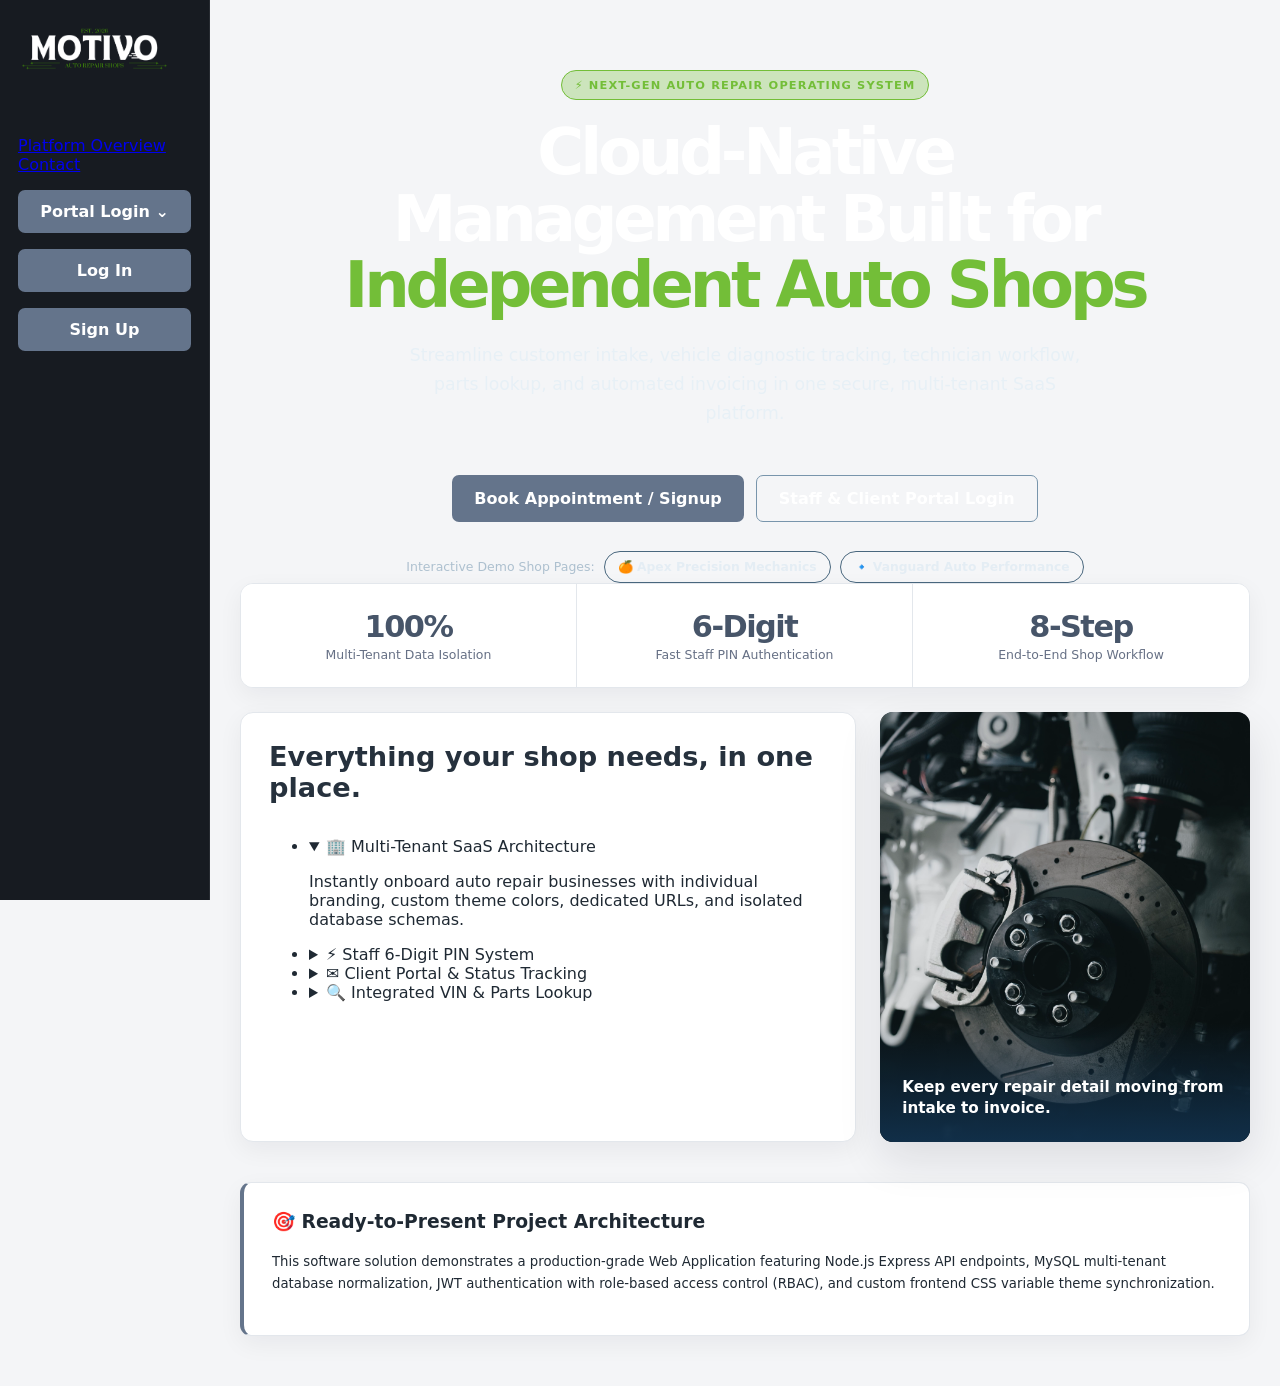
==== commit 72dd4153: "rip" ====
--- a/index.html
+++ b/index.html
@@ -4,13 +4,13 @@
   <meta charset="UTF-8">
   <meta name="viewport" content="width=device-width, initial-scale=1.0">
   <title>Apex SaaS | Multi-Tenant Auto Repair Operating System</title>
-  <link rel="stylesheet" href="public/styles-reworked.css">
+  <link rel="stylesheet" href="public\styles-reworked.css">
 </head>
 <body>
   <div class="container">
     
     <div class="header">
-      <div class="brand" id="navBrand" onclick="window.location.href='overview.html'"><span id="brandName">Apex Auto SaaS</span></div>
+      <div class="brand" id="navBrand" onclick="window.location.href='overview.html'"><img class="brand-logo" src="public/images/Motivo-white-word-transparent.png" alt="Motivo"><span id="brandName" hidden>Apex Auto SaaS</span></div>
       <div>
         <a class="nav-btn" href="overview.html">Platform Overview</a>
         <a class="nav-btn" href="contact.html">Contact</a>
@@ -31,8 +31,7 @@
       <form onsubmit="handleRegister(event)">
         <label>Selected Auto Repair Shop Location</label>
         <select id="reg_company_id" required>
-          <option value="1">Apex Precision Mechanics</option>
-          <option value="2">Vanguard Auto Performance</option>
+          <option value="">Loading shop locations...</option>
         </select>
         <div class="grid">
           <div><label>First Name</label><input type="text" id="reg_first_name" required /></div>
@@ -56,8 +55,6 @@
         <label>Shop Location</label>
         <select id="login_company_id">
           <option value="">-- Auto-Detect Shop by PIN/Account --</option>
-          <option value="1">Apex Precision Mechanics</option>
-          <option value="2">Vanguard Auto Performance</option>
         </select>
 
         <label style="margin-top:12px;">Customer Email / Username OR Staff 6-Digit PIN</label>
@@ -151,6 +148,83 @@
       </div>
     </div>
 
+    <!-- 4. EMPLOYEE & MANAGER DASHBOARD -->
+    <div id="employeeDashboard" class="card hidden">
+      <div style="display:flex; justify-content:space-between; align-items:center;">
+        <div>
+          <h2>Shop Operations Portal</h2>
+          <small class="shop-title-text" style="font-size:1.05rem;" id="empShopBanner"></small>
+        </div>
+        <div>User: <span id="userRoleBadge" class="badge"></span> <button onclick="logout()" class="nav-btn">Logout</button></div>
+      </div>
+
+      <div id="managerControlPanel" class="invoice-box hidden" style="margin-bottom:24px;">
+        <h3 class="shop-title-text">👑 Manager Dashboard: Staff PIN & Role Manager</h3>
+        <p style="color:var(--text-muted); font-size:0.9rem;">Create staff profiles, assign 6-digit login PINs, and update employee roles for this shop.</p>
+        
+        <form onsubmit="handleCreateEmployee(event)" style="margin-bottom:20px;">
+          <h4>Add New Employee Profile</h4>
+          <div class="grid">
+            <div><label>Employee Name / Username</label><input type="text" id="new_emp_username" placeholder="e.g. john_tech" required /></div>
+            <div><label>Employee Email (Optional)</label><input type="email" id="new_emp_email" placeholder="john@apex.com" /></div>
+            <div><label>Assign 6-Digit PIN</label><input type="text" id="new_emp_pin" maxlength="6" placeholder="e.g. 654321" required /></div>
+            <div>
+              <label>Assign Role</label>
+              <select id="new_emp_role" required>
+                <option value="service_advisor">Service Advisor</option>
+                <option value="technician">Technician</option>
+                <option value="billing">Billing Clerk</option>
+                <option value="manager">Manager</option>
+              </select>
+            </div>
+          </div>
+          <button type="submit" style="width:auto; padding:10px 20px;">Create Employee Profile</button>
+        </form>
+
+        <h4>Assigned Employee Roster & PIN Codes</h4>
+        <table class="staff-table">
+          <thead>
+            <tr>
+              <th>ID</th>
+              <th>Username</th>
+              <th>Email</th>
+              <th>6-Digit PIN Code</th>
+              <th>Role</th>
+              <th>Action</th>
+            </tr>
+          </thead>
+          <tbody id="employeeRosterBody">
+            <tr><td colspan="6">Loading employee records...</td></tr>
+          </tbody>
+        </table>
+      </div>
+
+      <label class="shop-title-text" style="font-size:1rem;">Select Customer (Auto-fills Customer & Vehicle Data)</label>
+      <select id="customerSelector" onchange="autoFillCustomerData()">
+        <option value="">-- Choose Existing Customer Record --</option>
+      </select>
+
+      <label>Active Repair Job ID</label>
+      <input type="number" id="activeJobId" value="1" />
+
+      <div class="workflow-bar" style="margin-top:16px;">
+        <div id="btn-customer" class="step-card" onclick="showDept('customer')">1. Customer</div>
+        <div id="btn-vehicle" class="step-card" onclick="showDept('vehicle')">2. Vehicle</div>
+        <div id="btn-appointment" class="step-card" onclick="showDept('appointment')">3. Appointment</div>
+        <div id="btn-repair_order" class="step-card" onclick="showDept('repair_order')">4. Repair Order</div>
+        <div id="btn-parts_labor" class="step-card" onclick="showDept('parts_labor')">5. Parts + Labor</div>
+        <div id="btn-estimate" class="step-card" onclick="showDept('estimate')">6. Estimate</div>
+        <div id="btn-repair" class="step-card" onclick="showDept('repair')">7. Repair</div>
+        <div id="btn-invoice" class="step-card" onclick="showDept('invoice')">8. Invoice</div>
+      </div>
+
+      <form id="deptForm" onsubmit="submitDepartment(event)">
+        <h3 id="deptTitle">Department Action</h3>
+        <div id="formFields">Select a department above</div>
+        <button type="submit">Save Department Record</button>
+      </form>
+    </div>
+
   </div>
 
   <script>
@@ -210,36 +284,31 @@
     }
 
     async function loadCompaniesDropdown() {
-      try {
-        const res = await fetch('/api/companies');
-        if (!res.ok) return;
-        const companies = await res.json();
+      const res = await fetch('/api/companies');
+      if (!res.ok) return;
+      const companies = await res.json();
       
-        const regSelect = document.getElementById('reg_company_id');
-        const loginSelect = document.getElementById('login_company_id');
+      const regSelect = document.getElementById('reg_company_id');
+      const loginSelect = document.getElementById('login_company_id');
       
-        const optionsHtml = companies.map(c => `<option value="${c.id}">${c.company_name}</option>`).join('');
+      const optionsHtml = companies.map(c => `<option value="${c.id}">${c.company_name}</option>`).join('');
       
-        if (regSelect) regSelect.innerHTML = optionsHtml;
-        if (loginSelect) loginSelect.innerHTML = '<option value="">-- Auto-Detect Shop by PIN/Account --</option>' + optionsHtml;
-
-        if (currentShop) {
-          if (regSelect) regSelect.value = currentShop.id;
-          if (loginSelect) loginSelect.value = currentShop.id;
-        }
-      } catch (error) {
-        console.warn('Shop locations could not be loaded; using demo shop options.', error);
+      if (regSelect) regSelect.innerHTML = optionsHtml;
+      if (loginSelect) loginSelect.innerHTML = '<option value="">-- Auto-Detect Shop by PIN/Account --</option>' + optionsHtml;
+
+      if (currentShop) {
+        if (regSelect) regSelect.value = currentShop.id;
+        if (loginSelect) loginSelect.value = currentShop.id;
       }
     }
 
     function showScreen(screenId) {
       closePortalMenu();
-      ['registerSection', 'loginSection', 'customerDashboard', 'employeeDashboard'].forEach(id => {
-        const screen = document.getElementById(id);
-        if (screen) screen.classList.add('hidden');
-      });
-      const requestedScreen = document.getElementById(screenId);
-      if (requestedScreen) requestedScreen.classList.remove('hidden');
+      document.getElementById('registerSection').classList.add('hidden');
+      document.getElementById('loginSection').classList.add('hidden');
+      document.getElementById('customerDashboard').classList.add('hidden');
+      document.getElementById('employeeDashboard').classList.add('hidden');
+      document.getElementById(screenId).classList.remove('hidden');
     }
 
     function togglePortalMenu(event) {
@@ -279,36 +348,14 @@
       const company_id = document.getElementById('login_company_id').value;
       const login_input = document.getElementById('login_input').value;
       const password = document.getElementById('password').value;
-      const demoStaff = {
-        '111111': { username: 'manager', role: 'manager', company_name: 'Apex Precision Mechanics', primary_color: '#f97316' },
-        '222222': { username: 'advisor', role: 'service_advisor', company_name: 'Apex Precision Mechanics', primary_color: '#f97316' },
-        '333333': { username: 'tech', role: 'technician', company_name: 'Apex Precision Mechanics', primary_color: '#f97316' },
-        '444444': { username: 'billing', role: 'billing', company_name: 'Apex Precision Mechanics', primary_color: '#f97316' },
-        '999999': { username: 'vanguard_mgr', role: 'manager', company_name: 'Vanguard Auto Performance', primary_color: '#3b82f6' }
-      };
-
-      let data;
-      try {
-        const res = await fetch('/api/login', {
-          method: 'POST',
-          headers: { 'Content-Type': 'application/json' },
-          body: JSON.stringify({ company_id, login_input, password })
-        });
-        data = await res.json();
-        if (!res.ok) {
-          if (!demoStaff[login_input]) return alert(data.error);
-          data = { token: 'static-demo-token', ...demoStaff[login_input] };
-          localStorage.setItem('demo_mode', 'true');
-        }
-      } catch (error) {
-        if (login_input !== 'client@example.com' && !demoStaff[login_input]) {
-          return alert('The login service is unavailable. Use the demo customer credentials or start the Express server.');
-        }
-        data = demoStaff[login_input]
-          ? { token: 'static-demo-token', ...demoStaff[login_input] }
-          : { token: 'static-demo-token', role: 'customer', username: 'client', company_name: company_id === '2' ? 'Vanguard Auto Performance' : 'Apex Precision Mechanics', primary_color: '#dce72a' };
-        localStorage.setItem('demo_mode', 'true');
-      }
+
+      const res = await fetch('/api/login', {
+        method: 'POST',
+        headers: { 'Content-Type': 'application/json' },
+        body: JSON.stringify({ company_id, login_input, password })
+      });
+      const data = await res.json();
+      if (!res.ok) return alert(data.error);
 
       localStorage.setItem('token', data.token);
       localStorage.setItem('role', data.role);
@@ -642,9 +689,23 @@
       }
 
       if (role === 'customer') {
-        window.location.href = 'customer.html';
-      } else {
-        window.location.href = 'employee.html';
+        showScreen('customerDashboard');
+        switchCustomerTab('view-requests');
+        loadCustomerProfile();
+      } else {
+        showScreen('employeeDashboard');
+        document.getElementById('empShopBanner').textContent = `Shop: ${localStorage.getItem('company_name') || ''}`;
+        document.getElementById('userRoleBadge').textContent = `${localStorage.getItem('username')} (${role})`;
+        
+        if (role === 'manager') {
+          document.getElementById('managerControlPanel').classList.remove('hidden');
+          loadManagerStaffTable();
+        } else {
+          document.getElementById('managerControlPanel').classList.add('hidden');
+        }
+
+        fetchCustomerList();
+        applyRolePermissions(role);
       }
     }
 
